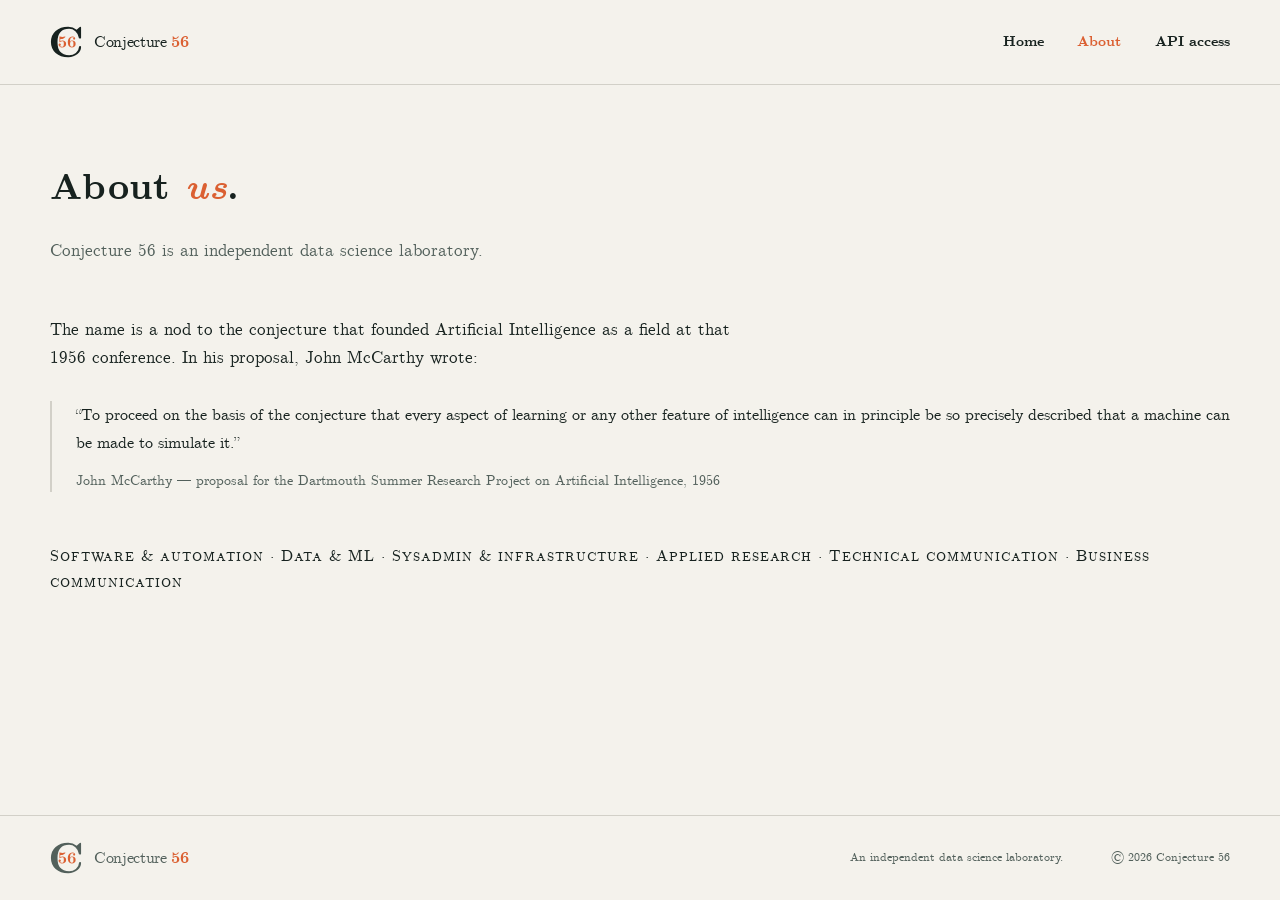
==== about/index.html @ 4d5eae15 "fix(brand): circular favicon background with even margin" ====
<!doctype html>
<html lang="en">
  <head>
    <meta charset="utf-8">
    <meta name="viewport" content="width=device-width, initial-scale=1">
    <title>About us — Conjecture 56</title>
    <meta name="description" content="About Conjecture 56: an independent data science laboratory named after the 1956 Dartmouth conjecture.">
    <meta name="theme-color" content="#f4f2ec">
    <link rel="canonical" href="https://conjecture56.org/about/">
    <link rel="icon" href="/assets/images/favicon.svg?v=20261013" type="image/svg+xml">
    <link rel="stylesheet" href="/assets/css/site.css?v=20261031">
  </head>
  <body class="about-page">
    <a class="skip-link" href="#main">Skip to content</a>

    <header class="site-header">
      <div class="shell header-inner">
        <a class="brand" href="/" aria-label="Conjecture 56 home">
          <svg class="brand-mark" aria-hidden="true" viewBox="0 0 40 40">
            <use href="/assets/images/mark.svg?v=20261011#mark"></use>
          </svg>
          <span>Conjecture <strong>56</strong></span>
        </a>
        <nav class="site-nav" aria-label="Main navigation">
          <a href="/">Home</a>
          <a href="/about/" aria-current="page">About</a>
          <a href="/keys/">API access</a>
        </nav>
      </div>
    </header>

    <main id="main">
      <section class="hero">
        <h1>About <em>us</em>.</h1>
        <p class="hero-lede">Conjecture 56 is an independent data science laboratory.</p>
      </section>

      <section class="section">
        <p class="section-lead">The name is a nod to the conjecture that founded Artificial Intelligence as a field at that 1956 conference. In his proposal, John McCarthy wrote:</p>
        <blockquote class="hero-quote">
          <p>“To proceed on the basis of the conjecture that every aspect of learning or any other feature of intelligence can in principle be so precisely described that a machine can be made to simulate it.”</p>
          <cite>John McCarthy — proposal for the Dartmouth Summer Research Project on Artificial Intelligence, 1956</cite>
        </blockquote>
      </section>

      <section class="section">
        <p class="keywords">
          <span>Software &amp; automation</span> · <span>Data &amp; ML</span> · <span>Sysadmin &amp; infrastructure</span> · <span>Applied research</span> · <span>Technical communication</span> · <span>Business communication</span>
        </p>
      </section>
    </main>

    <footer class="site-footer">
      <div class="shell footer-inner">
        <a class="brand footer-brand" href="/">
          <svg class="brand-mark" aria-hidden="true" viewBox="0 0 40 40"><use href="/assets/images/mark.svg?v=20261011#mark"></use></svg>
          <span>Conjecture <strong>56</strong></span>
        </a>
        <p>An independent data science laboratory.</p>
        <p>© 2026 Conjecture 56</p>
      </div>
    </footer>
  </body>
</html>
---- assets/css/site.css ----
@font-face { font-family: "CMU Serif"; src: url("/assets/fonts/cmu-serif-500-roman.woff2") format("woff2"); font-weight: 400; font-style: normal; font-display: swap; }
@font-face { font-family: "CMU Serif"; src: url("/assets/fonts/cmu-serif-700-roman.woff2") format("woff2"); font-weight: 700; font-style: normal; font-display: swap; }
@font-face { font-family: "CMU Serif"; src: url("/assets/fonts/cmu-serif-500-italic.woff2") format("woff2"); font-weight: 400; font-style: italic; font-display: swap; }
@font-face { font-family: "CMU Serif"; src: url("/assets/fonts/cmu-serif-700-italic.woff2") format("woff2"); font-weight: 700; font-style: italic; font-display: swap; }
@font-face { font-family: "CMU Typewriter Text"; src: url("/assets/fonts/cmu-typewriter-text-500-roman.woff2") format("woff2"); font-display: swap; }

:root {
  --paper: #f4f2ec;
  --paper-deep: #e9e6dd;
  --ink: #17221f;
  --ink-soft: #52605b;
  --line: #d2d0c8;
  --accent: #db6032;
  --accent-light: #f2a17d;
  --green: #b9d79b;
  --white: #fffefa;
  --radius: 1.25rem;
  --shell: min(1180px, calc(100% - 3rem));
  --mono: "CMU Typewriter Text", ui-monospace, SFMono-Regular, Menlo, monospace;
}

* { box-sizing: border-box; }
[hidden] { display: none !important; }
html { scroll-behavior: smooth; }
body {
  margin: 0;
  color: var(--ink);
  background: var(--paper);
  font-family: "CMU Serif", "Palatino Linotype", Palatino, Georgia, serif;
  font-size: 1rem;
  line-height: 1.6;
  -webkit-font-smoothing: antialiased;
}
a { color: inherit; }
svg { display: block; }
.shell { width: var(--shell); margin-inline: auto; }
.skip-link { position: fixed; z-index: 20; top: .75rem; left: .75rem; padding: .65rem 1rem; background: var(--ink); color: white; transform: translateY(-150%); }
.skip-link:focus { transform: translateY(0); }
:focus-visible { outline: 3px solid var(--accent); outline-offset: 4px; }

.site-header { border-bottom: 1px solid var(--line); }
.header-inner { min-height: 5.25rem; display: flex; align-items: center; justify-content: space-between; gap: 2rem; }
.brand { display: inline-flex; align-items: center; gap: .75rem; text-decoration: none; font-size: 1rem; letter-spacing: -.02em; }
.brand strong { color: var(--accent); font-weight: 650; }
.brand-mark { width: 2rem; height: 2rem; }
.site-nav { display: flex; align-items: center; gap: 2.1rem; font-size: .88rem; font-weight: 550; }
.site-nav a { text-decoration: none; }
.site-nav a:hover { color: var(--accent); }
.site-nav a[aria-current="page"] { color: var(--accent); pointer-events: none; }

.hero { width: var(--shell); margin-inline: auto; padding-block: 5rem 4.5rem; }
h1, h2, h3, p { margin-top: 0; }
h1, h2, h3 { text-wrap: balance; }
h1 { margin-bottom: 1.6rem; font-size: clamp(1.15rem, 1rem + 1.7vw, 2.3rem); font-weight: 700; letter-spacing: .01em; line-height: 1.25; white-space: nowrap; }
h1 em { color: var(--accent); font-style: italic; }
.hero-lede { margin: 0 0 1.8rem; max-width: 42rem; color: var(--ink-soft); font-size: 1.05rem; }
.keywords { margin: 0 0 2rem; font-variant: small-caps; letter-spacing: .06em; font-size: 1.02rem; }
.section > .keywords:last-child { margin-bottom: 0; }
.hero-actions { display: flex; flex-wrap: wrap; gap: 1.2rem; }
.button { display: inline-flex; align-items: center; justify-content: center; gap: .8rem; min-height: 3rem; padding: .7rem 1.5rem; border: 1px solid var(--ink); border-radius: .15rem; text-decoration: none; font-size: .92rem; font-weight: 700; transition: background .2s, color .2s; }
.button-primary { color: var(--white); background: var(--ink); }
.button-primary:hover { background: var(--accent); border-color: var(--accent); }
.text-link { display: inline-flex; align-items: center; gap: .5rem; color: var(--ink); text-underline-offset: .3rem; font-size: .92rem; font-weight: 700; }

.rule { border: 0; border-top: 1px solid var(--line); margin: 0 auto; width: var(--shell); }
.section { width: var(--shell); margin-inline: auto; padding-block: 3.5rem 4.5rem; }
.section-lead { margin: 0 0 1.8rem; max-width: 44rem; font-size: 1.05rem; line-height: 1.7; }
.section-lead:last-child { margin-bottom: 0; }
.section-lead strong { font-weight: 700; }
.about-page .hero { padding-block: 5rem .7rem; }
.about-page .section { padding-block: .7rem; }
.about-page .section:last-of-type { padding-bottom: 0; }
.access-page .section { padding-block: clamp(.75rem, 2.5vh, 1.75rem); }
.hero-quote { margin: 0 0 1.8rem; padding-left: 1.5rem; border-left: 2px solid var(--line); }
.hero-quote p { margin: 0; font-size: 1.02rem; line-height: 1.75; }
.hero-quote cite { display: block; margin-top: .8rem; color: var(--ink-soft); font-size: .85rem; font-style: normal; text-align: left; }

.site-footer { margin-top: 2rem; border-top: 1px solid var(--line); }
.footer-inner { height: 5.25rem; padding-block: 0; display: grid; grid-template-columns: 1fr auto auto; align-items: center; gap: 3rem; color: var(--ink-soft); font-size: .75rem; }
html, body { overflow-x: clip; }
body { min-height: 100dvh; display: flex; flex-direction: column; }
main { flex: 1; }
.footer-inner p { margin-bottom: 0; }

/* API access */
.access-intro { padding-block: 5rem clamp(.75rem, 2.5vh, 1.75rem); }
.access-intro h1 { margin-bottom: 1.2rem; }
.access-intro > p:last-child { max-width: 42rem; margin-bottom: 0; color: var(--ink-soft); font-size: 1.15rem; }
.key-form { margin-top: 1.5rem; }
.section h2 { margin-bottom: .9rem; }
.step-label { margin-bottom: .9rem; color: var(--accent); font-family: var(--mono); font-size: 1.6rem; font-weight: 700; letter-spacing: .06em; text-transform: uppercase; }
.section h2 { margin-bottom: .9rem; font-size: 1.35rem; font-weight: 700; line-height: 1.25; }
.privacy-badge { display: inline-flex; flex: 0 0 auto; align-items: center; gap: .45rem; padding: .45rem .7rem; border: 1px solid #b9ccb0; border-radius: .15rem; color: #416137; background: #f0f6eb; font-size: .67rem; font-weight: 700; letter-spacing: .03em; text-transform: uppercase; }
.privacy-badge svg { width: .85rem; fill: none; stroke: currentColor; stroke-width: 1.5; }
.key-form > label { display: block; margin-bottom: .6rem; font-size: .8rem; font-weight: 700; }
.key-field { position: relative; }
.key-field input { width: 100%; min-height: 3.8rem; padding: .9rem 5rem .9rem 1.1rem; border: 1px solid #9da39f; border-radius: .65rem; color: var(--ink); background: #fbfaf7; font: 1rem var(--mono); }
.key-field input:focus { border-color: var(--accent); outline: 3px solid rgb(219 96 50 / .16); }
.field-action { position: absolute; top: 50%; right: .65rem; padding: .45rem .6rem; border: 0; color: var(--ink-soft); background: transparent; font-family: inherit; font-size: .72rem; font-weight: 700; transform: translateY(-50%); cursor: pointer; }
.field-action:hover { color: var(--accent); }
.field-help { margin: .55rem 0 0; color: var(--ink-soft); font-size: .72rem; }
.form-actions { display: flex; flex-wrap: wrap; gap: .7rem; margin-top: 1.6rem; }
.button-ghost { border-color: var(--line); color: var(--ink-soft); background: transparent; cursor: pointer; }
.button-ghost:hover { color: var(--ink); background: var(--paper); }
.quota-status { min-height: 1.5rem; margin-top: 1.5rem; font-size: .82rem; }
.status-loading, .status-success, .status-error { padding: .75rem 1rem; border-left: 3px solid; }
.status-loading { border-color: #d09c39; background: #fbf4e5; }
.status-success { border-color: #6d9d58; background: #f0f6eb; }
.status-error { border-color: #b94d39; background: #faece8; }
.quota-results { margin-top: 2.5rem; }
.result-summary { display: flex; align-items: center; justify-content: space-between; gap: 2rem; }
.result-summary .eyebrow { margin-bottom: .5rem; }
.result-summary h3 { margin-bottom: 0; font-family: Georgia, serif; font-size: 2rem; font-weight: 400; }
.key-state { display: inline-flex; align-items: center; gap: .45rem; font-size: .7rem; font-weight: 700; letter-spacing: .06em; text-transform: uppercase; }
.key-state::before { content: ""; width: .5rem; height: .5rem; border-radius: 50%; }
.state-active::before { background: #6d9d58; box-shadow: 0 0 0 4px rgb(109 157 88 / .14); }
.state-inactive::before { background: #b94d39; box-shadow: 0 0 0 4px rgb(185 77 57 / .14); }
.result-warning { margin: 1.5rem 0 0; padding: 1rem; border: 1px solid #e5b9ae; border-radius: .5rem; background: #faece8; font-size: .85rem; }
.result-section { margin-top: 2.5rem; }
.result-title { margin-bottom: 1rem; font-size: .72rem; letter-spacing: .1em; text-transform: uppercase; }
.metrics-grid { display: grid; grid-template-columns: repeat(3, 1fr); gap: .75rem; }
.metric-card { min-width: 0; padding: 1.2rem; border: 1px solid var(--line); border-radius: .75rem; background: var(--paper); }
.metric-label, .metric-reset { margin-bottom: 0; color: var(--ink-soft); font-size: .68rem; }
.metric-value { margin: .35rem 0 .9rem; font-family: Georgia, serif; font-size: 1.5rem; line-height: 1.2; }
.metric-maximum { color: var(--ink-soft); font-family: ui-sans-serif, sans-serif; font-size: .65rem; }
.quota-progress { width: 100%; height: .35rem; display: block; margin-bottom: .7rem; border: 0; border-radius: 1rem; overflow: hidden; background: var(--line); }
.quota-progress::-webkit-progress-bar { background: var(--line); }.quota-progress::-webkit-progress-value { background: var(--accent); }.quota-progress::-moz-progress-bar { background: var(--accent); }
.empty-note { grid-column: 1 / -1; margin-bottom: 0; padding: 1.2rem; border: 1px dashed var(--line); color: var(--ink-soft); font-size: .85rem; }
.model-grid { display: grid; grid-template-columns: repeat(2, 1fr); gap: .75rem; }
.model-card { padding: 1.2rem; border: 1px solid var(--line); border-radius: .75rem; }
.model-heading { display: flex; align-items: center; justify-content: space-between; gap: 1rem; margin-bottom: 1rem; }
.model-heading h4 { margin: 0; font: 400 1.2rem Georgia, serif; }
.model-provider { padding: .2rem .45rem; border-radius: .25rem; color: var(--ink-soft); background: var(--paper); font: .62rem var(--mono); }
.model-facts { display: grid; grid-template-columns: auto 1fr; gap: .4rem 1rem; margin: 0; font-size: .72rem; }
.model-facts dt { color: var(--ink-soft); }.model-facts dd { margin: 0; text-align: right; }

.setup-steps { margin: 0; padding: 0; list-style: none; }
.setup-steps > li { display: grid; grid-template-columns: .75fr 1.25fr; gap: clamp(2rem, 7vw, 7rem); padding-block: 0 1rem; }
.setup-steps > li > div:last-child { margin-top: 2.4rem; }
.step-copy h3 { margin: 0 0 .5rem; font-size: 1.5rem; font-weight: 400; }
.step-copy p { margin-bottom: 0; color: var(--ink-soft); font-size: .88rem; }
.step-copy code { padding: .1rem .25rem; border-radius: .2rem; background: var(--paper-deep); font-size: .78rem; }
.code-block { min-width: 0; overflow: hidden; border: 1px solid #34423d; border-radius: .75rem; color: #e9ece8; background: #17221f; box-shadow: 0 16px 40px rgb(23 34 31 / .08); }
.code-toolbar { min-height: 2.8rem; display: flex; align-items: center; justify-content: space-between; padding-inline: 1rem; border-bottom: 1px solid #34423d; color: #9caaa4; font: .65rem var(--mono); }
.copy-button { padding: .35rem .55rem; border: 1px solid #4d5b56; border-radius: .3rem; color: #dce3df; background: transparent; font: inherit; cursor: pointer; }
.copy-button:disabled { opacity: .4; cursor: not-allowed; }
.copy-button:disabled:hover { border-color: #4d5b56; color: #dce3df; }
.credential-warning { margin: 0 0 .75rem; padding: .8rem 1rem; border: 1px solid #e0c184; border-radius: .5rem; color: #7a5a17; background: #fbf4e5; font-size: .78rem; }
.credential-warning strong { color: #5e440e; }
.copy-button:hover { border-color: var(--accent-light); color: var(--accent-light); }
.code-block pre { margin: 0; padding: 1.25rem; overflow-x: auto; }
.code-block code { font: .75rem/1.7 var(--mono); }

/* Error page */

@media (prefers-reduced-motion: no-preference) {
  .hero > * { animation: rise .6s ease-out both; }
  .hero > :nth-child(2) { animation-delay: .06s; }.hero > :nth-child(3) { animation-delay: .12s; }.hero > :nth-child(4) { animation-delay: .18s; }.hero > :nth-child(5) { animation-delay: .24s; }
  @keyframes rise { from { opacity: 0; transform: translateY(12px); } }
  .about-page main > *, .access-page main > * { animation: rise .6s ease-out both; }
  .about-page main > :nth-child(2), .access-page main > :nth-child(2) { animation-delay: .06s; }
  .about-page main > :nth-child(3), .access-page main > :nth-child(3) { animation-delay: .12s; }
  .about-page .hero > * { animation: none; }
}

@media (max-width: 900px) {
  .setup-steps > li { grid-template-columns: 1fr; gap: 1.5rem; }
  .setup-steps > li > div:last-child { margin-top: 0; }
}

@media (max-width: 620px) {
  :root { --shell: min(100% - 2rem, 1180px); }
  .header-inner { min-height: 4.5rem; }
  .site-nav { gap: 1rem; }
  .site-nav > a { font-size: .82rem; }
  h1 { white-space: normal; text-wrap: balance; }
  .hero { padding-block: 4rem 5rem; }
  .keywords { line-height: 1.9; }
  .section { padding-block: 3.5rem 4.5rem; }
  .footer-inner { height: auto; padding-block: 2rem; grid-template-columns: 1fr; gap: 1rem; }
  .access-intro { padding-block: 4rem 3rem; }
  .metrics-grid, .model-grid { grid-template-columns: 1fr; }
  .setup-steps > li { padding-block: 0; }
}
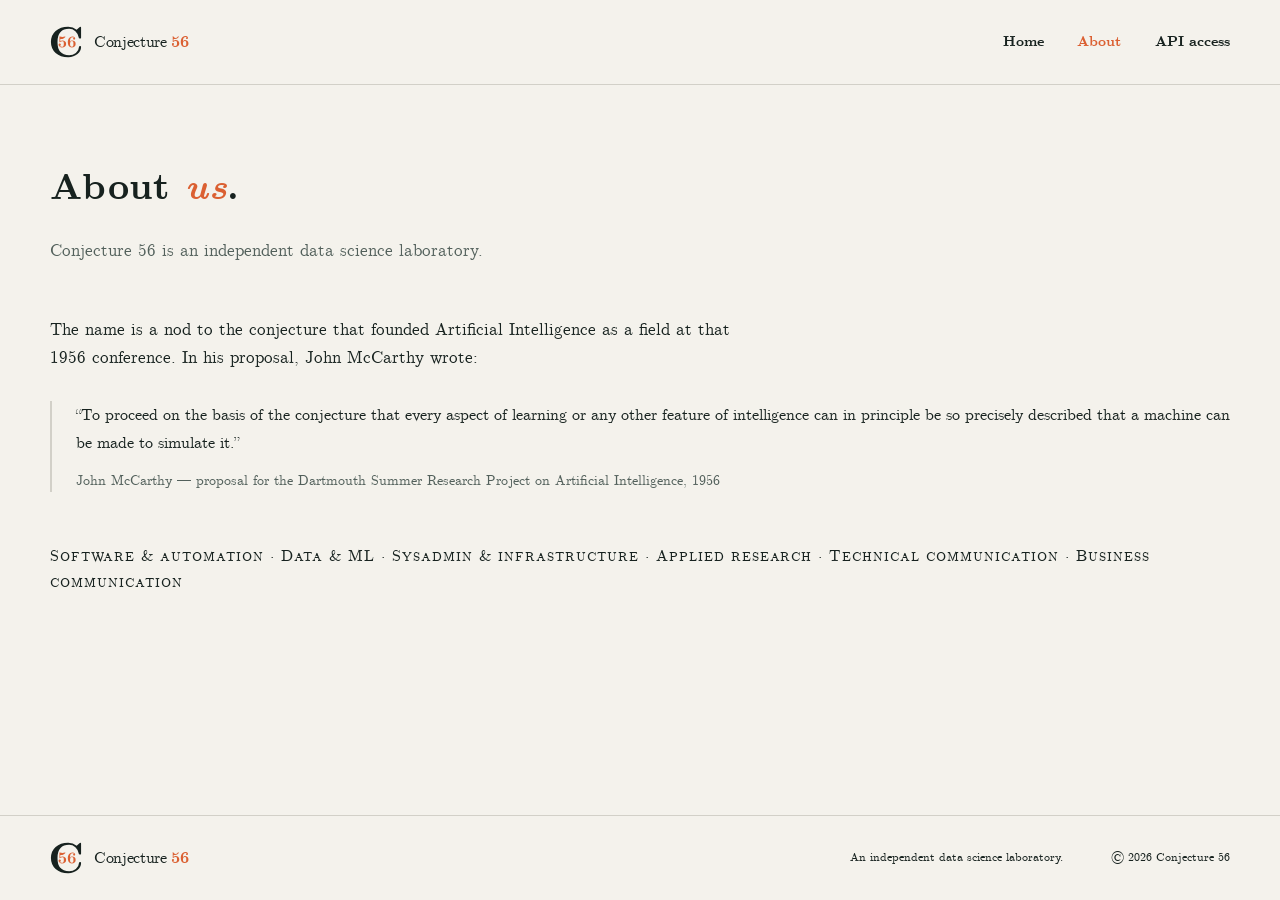
==== commit 0534b857: "fix(brand): footer brand and text in full ink like header" ====
--- a/about/index.html
+++ b/about/index.html
@@ -8,7 +8,7 @@
     <meta name="theme-color" content="#f4f2ec">
     <link rel="canonical" href="https://conjecture56.org/about/">
     <link rel="icon" href="/assets/images/favicon.svg?v=20261013" type="image/svg+xml">
-    <link rel="stylesheet" href="/assets/css/site.css?v=20261031">
+    <link rel="stylesheet" href="/assets/css/site.css?v=20261101">
   </head>
   <body class="about-page">
     <a class="skip-link" href="#main">Skip to content</a>
--- a/assets/css/site.css
+++ b/assets/css/site.css
@@ -76,7 +76,7 @@
 .hero-quote cite { display: block; margin-top: .8rem; color: var(--ink-soft); font-size: .85rem; font-style: normal; text-align: left; }
 
 .site-footer { margin-top: 2rem; border-top: 1px solid var(--line); }
-.footer-inner { height: 5.25rem; padding-block: 0; display: grid; grid-template-columns: 1fr auto auto; align-items: center; gap: 3rem; color: var(--ink-soft); font-size: .75rem; }
+.footer-inner { height: 5.25rem; padding-block: 0; display: grid; grid-template-columns: 1fr auto auto; align-items: center; gap: 3rem; color: var(--ink); font-size: .75rem; }
 html, body { overflow-x: clip; }
 body { min-height: 100dvh; display: flex; flex-direction: column; }
 main { flex: 1; }
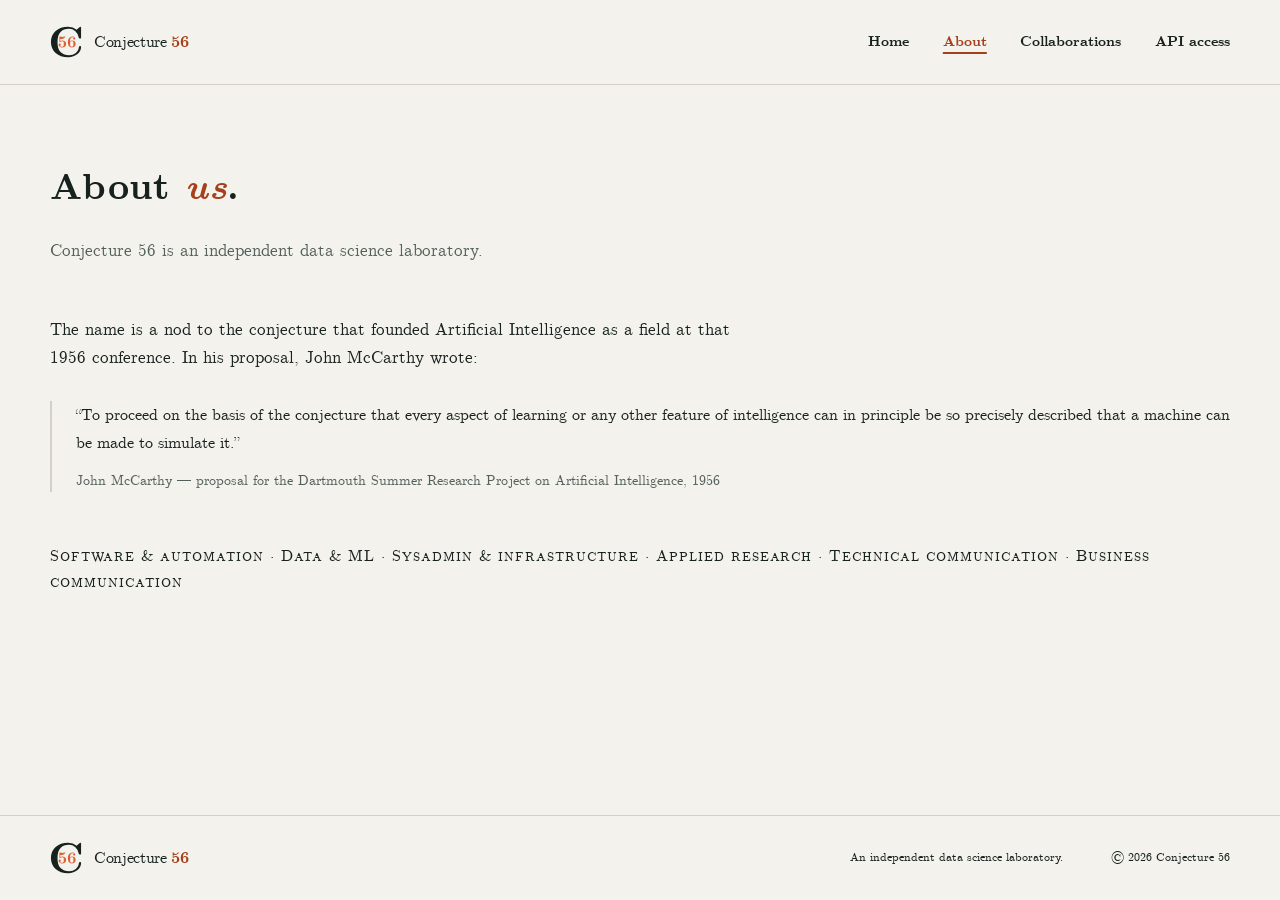
==== commit 90dfddfd: "feat(site): integrate collaborations route" ====
--- a/about/index.html
+++ b/about/index.html
@@ -8,7 +8,7 @@
     <meta name="theme-color" content="#f4f2ec">
     <link rel="canonical" href="https://conjecture56.org/about/">
     <link rel="icon" href="/assets/images/favicon.svg?v=20261013" type="image/svg+xml">
-    <link rel="stylesheet" href="/assets/css/site.css?v=20261101">
+    <link rel="stylesheet" href="/assets/css/site.css?v=20261102">
   </head>
   <body class="about-page">
     <a class="skip-link" href="#main">Skip to content</a>
@@ -24,6 +24,7 @@
         <nav class="site-nav" aria-label="Main navigation">
           <a href="/">Home</a>
           <a href="/about/" aria-current="page">About</a>
+          <a href="/collaborations/">Collaborations</a>
           <a href="/keys/">API access</a>
         </nav>
       </div>
--- a/assets/css/site.css
+++ b/assets/css/site.css
@@ -10,7 +10,7 @@
   --ink: #17221f;
   --ink-soft: #52605b;
   --line: #d2d0c8;
-  --accent: #db6032;
+  --accent-text: #a6401c;
   --accent-light: #f2a17d;
   --green: #b9d79b;
   --white: #fffefa;
@@ -21,7 +21,7 @@
 
 * { box-sizing: border-box; }
 [hidden] { display: none !important; }
-html { scroll-behavior: smooth; }
+html { scroll-behavior: auto; }
 body {
   margin: 0;
   color: var(--ink);
@@ -36,30 +36,30 @@
 .shell { width: var(--shell); margin-inline: auto; }
 .skip-link { position: fixed; z-index: 20; top: .75rem; left: .75rem; padding: .65rem 1rem; background: var(--ink); color: white; transform: translateY(-150%); }
 .skip-link:focus { transform: translateY(0); }
-:focus-visible { outline: 3px solid var(--accent); outline-offset: 4px; }
+:focus-visible { outline: 3px solid var(--accent-text); outline-offset: 4px; }
 
 .site-header { border-bottom: 1px solid var(--line); }
 .header-inner { min-height: 5.25rem; display: flex; align-items: center; justify-content: space-between; gap: 2rem; }
 .brand { display: inline-flex; align-items: center; gap: .75rem; text-decoration: none; font-size: 1rem; letter-spacing: -.02em; }
-.brand strong { color: var(--accent); font-weight: 650; }
+.brand strong { color: var(--accent-text); font-weight: 650; }
 .brand-mark { width: 2rem; height: 2rem; }
 .site-nav { display: flex; align-items: center; gap: 2.1rem; font-size: .88rem; font-weight: 550; }
 .site-nav a { text-decoration: none; }
-.site-nav a:hover { color: var(--accent); }
-.site-nav a[aria-current="page"] { color: var(--accent); pointer-events: none; }
+.site-nav a:hover { color: var(--accent-text); }
+.site-nav a[aria-current="page"] { color: var(--accent-text); font-weight: 700; text-decoration: underline; text-decoration-thickness: 2px; text-underline-offset: .35rem; pointer-events: none; }
 
 .hero { width: var(--shell); margin-inline: auto; padding-block: 5rem 4.5rem; }
 h1, h2, h3, p { margin-top: 0; }
 h1, h2, h3 { text-wrap: balance; }
 h1 { margin-bottom: 1.6rem; font-size: clamp(1.15rem, 1rem + 1.7vw, 2.3rem); font-weight: 700; letter-spacing: .01em; line-height: 1.25; white-space: nowrap; }
-h1 em { color: var(--accent); font-style: italic; }
+h1 em { color: var(--accent-text); font-style: italic; }
 .hero-lede { margin: 0 0 1.8rem; max-width: 42rem; color: var(--ink-soft); font-size: 1.05rem; }
 .keywords { margin: 0 0 2rem; font-variant: small-caps; letter-spacing: .06em; font-size: 1.02rem; }
 .section > .keywords:last-child { margin-bottom: 0; }
 .hero-actions { display: flex; flex-wrap: wrap; gap: 1.2rem; }
 .button { display: inline-flex; align-items: center; justify-content: center; gap: .8rem; min-height: 3rem; padding: .7rem 1.5rem; border: 1px solid var(--ink); border-radius: .15rem; text-decoration: none; font-size: .92rem; font-weight: 700; transition: background .2s, color .2s; }
 .button-primary { color: var(--white); background: var(--ink); }
-.button-primary:hover { background: var(--accent); border-color: var(--accent); }
+.button-primary:hover { background: var(--accent-text); border-color: var(--accent-text); }
 .text-link { display: inline-flex; align-items: center; gap: .5rem; color: var(--ink); text-underline-offset: .3rem; font-size: .92rem; font-weight: 700; }
 
 .rule { border: 0; border-top: 1px solid var(--line); margin: 0 auto; width: var(--shell); }
@@ -88,16 +88,16 @@
 .access-intro > p:last-child { max-width: 42rem; margin-bottom: 0; color: var(--ink-soft); font-size: 1.15rem; }
 .key-form { margin-top: 1.5rem; }
 .section h2 { margin-bottom: .9rem; }
-.step-label { margin-bottom: .9rem; color: var(--accent); font-family: var(--mono); font-size: 1.6rem; font-weight: 700; letter-spacing: .06em; text-transform: uppercase; }
+.step-label { margin-bottom: .9rem; color: var(--accent-text); font-family: var(--mono); font-size: 1.6rem; font-weight: 700; letter-spacing: .06em; text-transform: uppercase; }
 .section h2 { margin-bottom: .9rem; font-size: 1.35rem; font-weight: 700; line-height: 1.25; }
 .privacy-badge { display: inline-flex; flex: 0 0 auto; align-items: center; gap: .45rem; padding: .45rem .7rem; border: 1px solid #b9ccb0; border-radius: .15rem; color: #416137; background: #f0f6eb; font-size: .67rem; font-weight: 700; letter-spacing: .03em; text-transform: uppercase; }
 .privacy-badge svg { width: .85rem; fill: none; stroke: currentColor; stroke-width: 1.5; }
 .key-form > label { display: block; margin-bottom: .6rem; font-size: .8rem; font-weight: 700; }
 .key-field { position: relative; }
 .key-field input { width: 100%; min-height: 3.8rem; padding: .9rem 5rem .9rem 1.1rem; border: 1px solid #9da39f; border-radius: .65rem; color: var(--ink); background: #fbfaf7; font: 1rem var(--mono); }
-.key-field input:focus { border-color: var(--accent); outline: 3px solid rgb(219 96 50 / .16); }
+.key-field input:focus { border-color: var(--accent-text); outline: 3px solid var(--accent-text); outline-offset: 1px; }
 .field-action { position: absolute; top: 50%; right: .65rem; padding: .45rem .6rem; border: 0; color: var(--ink-soft); background: transparent; font-family: inherit; font-size: .72rem; font-weight: 700; transform: translateY(-50%); cursor: pointer; }
-.field-action:hover { color: var(--accent); }
+.field-action:hover { color: var(--accent-text); }
 .field-help { margin: .55rem 0 0; color: var(--ink-soft); font-size: .72rem; }
 .form-actions { display: flex; flex-wrap: wrap; gap: .7rem; margin-top: 1.6rem; }
 .button-ghost { border-color: var(--line); color: var(--ink-soft); background: transparent; cursor: pointer; }
@@ -124,7 +124,7 @@
 .metric-value { margin: .35rem 0 .9rem; font-family: Georgia, serif; font-size: 1.5rem; line-height: 1.2; }
 .metric-maximum { color: var(--ink-soft); font-family: ui-sans-serif, sans-serif; font-size: .65rem; }
 .quota-progress { width: 100%; height: .35rem; display: block; margin-bottom: .7rem; border: 0; border-radius: 1rem; overflow: hidden; background: var(--line); }
-.quota-progress::-webkit-progress-bar { background: var(--line); }.quota-progress::-webkit-progress-value { background: var(--accent); }.quota-progress::-moz-progress-bar { background: var(--accent); }
+.quota-progress::-webkit-progress-bar { background: var(--line); }.quota-progress::-webkit-progress-value { background: var(--accent-text); }.quota-progress::-moz-progress-bar { background: var(--accent-text); }
 .empty-note { grid-column: 1 / -1; margin-bottom: 0; padding: 1.2rem; border: 1px dashed var(--line); color: var(--ink-soft); font-size: .85rem; }
 .model-grid { display: grid; grid-template-columns: repeat(2, 1fr); gap: .75rem; }
 .model-card { padding: 1.2rem; border: 1px solid var(--line); border-radius: .75rem; }
@@ -151,9 +151,65 @@
 .code-block pre { margin: 0; padding: 1.25rem; overflow-x: auto; }
 .code-block code { font: .75rem/1.7 var(--mono); }
 
+/* Collaborations */
+.collaborations-intro { padding-block: 4.5rem 3rem; }
+.collaborations-intro h1 { margin-bottom: 1rem; }
+.collaborations-intro > p:last-child { max-width: 48rem; margin-bottom: 0; color: var(--ink-soft); font-size: 1.05rem; }
+.collaborations-section { padding-bottom: 4rem; }
+.collaborations-heading { display: flex; align-items: end; justify-content: space-between; gap: 2rem; margin-bottom: 1.5rem; }
+.collaborations-heading h2 { margin-bottom: .35rem; font-size: 1.35rem; }
+.collaborations-heading > div > p { margin-bottom: 0; color: var(--ink-soft); font-size: .85rem; }
+.board-status { margin-bottom: 0; color: var(--ink-soft); font: .72rem var(--mono); }
+.board-status-error { color: #8e3829; }
+.collaboration-search { width: var(--shell); margin: 0 auto 1.5rem; }
+.collaboration-search > label { display: block; margin-bottom: .45rem; font-size: .78rem; font-weight: 700; }
+.collaboration-search-field { position: relative; max-width: 34rem; }
+.collaboration-search input { width: 100%; min-height: 3rem; padding: .65rem 4.5rem .65rem .9rem; border: 1px solid var(--ink-soft); border-radius: .35rem; color: var(--ink); background: var(--white); font: .85rem var(--mono); }
+.collaboration-search input:focus { border-color: var(--accent-text); outline: 3px solid var(--accent-text); outline-offset: 1px; }
+.collaboration-search button { position: absolute; top: 50%; right: .55rem; border: 0; color: var(--ink-soft); background: transparent; font: 700 .7rem var(--mono); transform: translateY(-50%); cursor: pointer; }
+.collaboration-search button:hover { color: var(--accent-text); }
+.board-scroll { width: 100%; padding: 0 max(1.5rem, calc((100% - 1180px) / 2)) 1rem; overflow-x: auto; overscroll-behavior-inline: contain; }
+.collaborations-board { width: max-content; min-width: 100%; display: grid; grid-template-columns: repeat(5, minmax(17rem, 1fr)); gap: .8rem; }
+.board-column { min-width: 0; padding: .8rem; border: 1px solid var(--line); border-radius: .6rem; background: var(--paper-deep); }
+.board-column-heading { min-height: 2.5rem; display: flex; align-items: center; justify-content: space-between; gap: 1rem; padding: 0 .25rem .75rem; border-bottom: 1px solid var(--line); }
+.board-column-heading h3 { margin: 0; font: 700 .75rem var(--mono); letter-spacing: .06em; text-transform: uppercase; }
+.board-count { min-width: 1.5rem; padding: .1rem .4rem; border-radius: 1rem; background: var(--white); font: .68rem var(--mono); text-align: center; }
+.board-cards { display: grid; align-content: start; gap: .7rem; padding-top: .8rem; }
+.collaboration-card { position: relative; padding: 1rem; border: 1px solid var(--line); border-radius: .45rem; background: var(--white); }
+.collaboration-trigger { padding: 0; border: 0; color: inherit; background: transparent; font: inherit; font-weight: 700; text-align: left; cursor: pointer; }
+.collaboration-trigger::after { content: ""; position: absolute; inset: 0; }
+.collaboration-trigger:hover { color: var(--accent-text); }
+.collaboration-trigger:focus-visible { border-radius: .1rem; outline-offset: 3px; }
+.collaboration-organization { margin-bottom: .35rem; color: var(--accent-text); font: .68rem var(--mono); }
+.collaboration-title { margin-bottom: .65rem; font-size: 1.02rem; line-height: 1.3; }
+.collaboration-summary { margin-bottom: .9rem; color: var(--ink-soft); font-size: .78rem; line-height: 1.5; }
+.collaboration-tags { display: flex; flex-wrap: wrap; gap: .35rem; margin: 0; padding: 0; list-style: none; }
+.collaboration-tags li { padding: .15rem .4rem; border: 1px solid var(--line); border-radius: 1rem; font: .6rem var(--mono); }
+.board-column-empty, .board-message { margin: 0; color: var(--ink-soft); font-size: .75rem; }
+.board-column-empty { padding: .75rem .25rem; }
+.board-message { padding-block: 1rem; }
+.collaboration-dialog { width: min(44rem, calc(100% - 2rem)); max-height: calc(100dvh - 2rem); padding: 1.5rem; border: 1px solid var(--line); border-radius: .6rem; color: var(--ink); background: var(--paper); box-shadow: 0 24px 80px rgb(23 34 31 / .25); }
+.collaboration-dialog::backdrop { background: rgb(23 34 31 / .55); }
+.dialog-header { display: flex; align-items: start; justify-content: space-between; gap: 2rem; padding-bottom: 1rem; border-bottom: 1px solid var(--line); }
+.dialog-header .step-label { margin: 0; font-size: .78rem; }
+.dialog-close { padding: .35rem .6rem; border: 1px solid var(--line); border-radius: .25rem; color: var(--ink); background: var(--white); font: 700 .7rem var(--mono); cursor: pointer; }
+.dialog-title-group { padding-block: 1.5rem; }
+.dialog-title-group h2 { margin-bottom: .75rem; font-size: 1.55rem; }
+.dialog-summary { margin-bottom: 0; color: var(--ink-soft); }
+.dialog-facts { display: grid; grid-template-columns: max-content 1fr; gap: .35rem 1.5rem; margin: 0 0 1.5rem; padding: 1rem; border: 1px solid var(--line); border-radius: .35rem; font-size: .78rem; }
+.dialog-facts dt { color: var(--ink-soft); }
+.dialog-facts dd { margin: 0; text-align: right; }
+.dialog-section { margin-top: 1.5rem; }
+.dialog-section h3 { margin-bottom: .5rem; font-size: .9rem; }
+.dialog-list { margin: 0; padding-left: 1.2rem; color: var(--ink-soft); font-size: .82rem; }
+.dialog-list li + li { margin-top: .35rem; }
+.dialog-links { display: flex; flex-wrap: wrap; gap: .75rem 1.5rem; margin-top: 1.75rem; padding-top: 1rem; border-top: 1px solid var(--line); }
+.dialog-link { margin: 0; font-size: .8rem; font-weight: 700; text-underline-offset: .2rem; }
+
 /* Error page */
 
 @media (prefers-reduced-motion: no-preference) {
+  html { scroll-behavior: smooth; }
   .hero > * { animation: rise .6s ease-out both; }
   .hero > :nth-child(2) { animation-delay: .06s; }.hero > :nth-child(3) { animation-delay: .12s; }.hero > :nth-child(4) { animation-delay: .18s; }.hero > :nth-child(5) { animation-delay: .24s; }
   @keyframes rise { from { opacity: 0; transform: translateY(12px); } }
@@ -170,8 +226,8 @@
 
 @media (max-width: 620px) {
   :root { --shell: min(100% - 2rem, 1180px); }
-  .header-inner { min-height: 4.5rem; }
-  .site-nav { gap: 1rem; }
+  .header-inner { min-height: 4.5rem; padding-block: .8rem; flex-wrap: wrap; gap: .65rem; }
+  .site-nav { width: 100%; justify-content: space-between; gap: .5rem; }
   .site-nav > a { font-size: .82rem; }
   h1 { white-space: normal; text-wrap: balance; }
   .hero { padding-block: 4rem 5rem; }
@@ -181,4 +237,8 @@
   .access-intro { padding-block: 4rem 3rem; }
   .metrics-grid, .model-grid { grid-template-columns: 1fr; }
   .setup-steps > li { padding-block: 0; }
-}
+  .collaborations-intro { padding-block: 3.5rem 2.5rem; }
+  .collaborations-heading { align-items: start; flex-direction: column; gap: .75rem; }
+  .board-scroll { padding-inline: 1rem; }
+  .collaborations-board { width: 100%; grid-template-columns: 1fr; }
+}
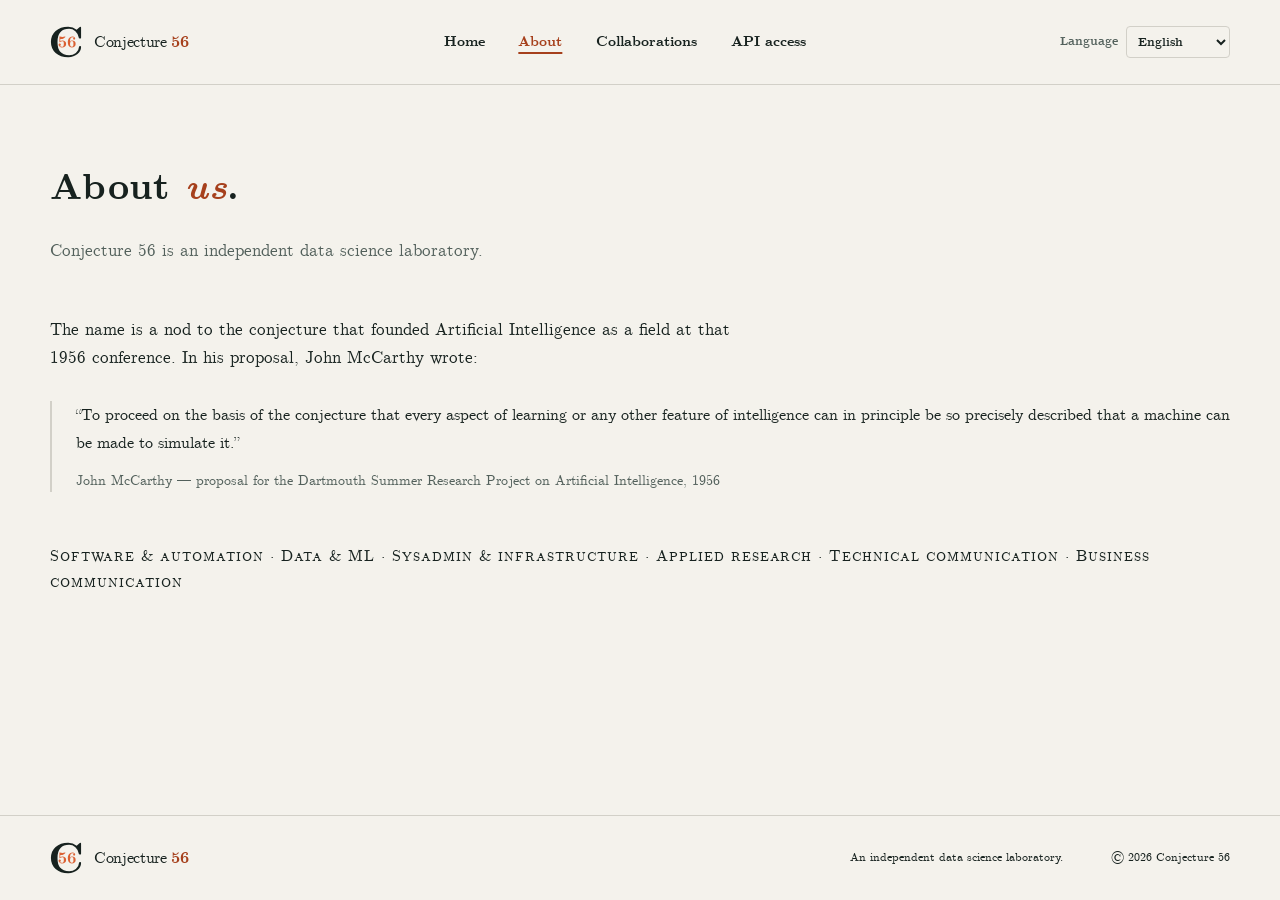
==== commit 24a38815: "feat(site): add persistent Spanish localization" ====
--- a/about/index.html
+++ b/about/index.html
@@ -3,50 +3,52 @@
   <head>
     <meta charset="utf-8">
     <meta name="viewport" content="width=device-width, initial-scale=1">
-    <title>About us — Conjecture 56</title>
-    <meta name="description" content="About Conjecture 56: an independent data science laboratory named after the 1956 Dartmouth conjecture.">
+    <title data-i18n="about.title">About us — Conjecture 56</title>
+    <meta name="description" content="About Conjecture 56: an independent data science laboratory named after the 1956 Dartmouth conjecture." data-i18n-content="about.description">
     <meta name="theme-color" content="#f4f2ec">
     <link rel="canonical" href="https://conjecture56.org/about/">
     <link rel="icon" href="/assets/images/favicon.svg?v=20261013" type="image/svg+xml">
-    <link rel="stylesheet" href="/assets/css/site.css?v=20261102">
+    <link rel="stylesheet" href="/assets/css/site.css?v=20261106">
+    <script src="/assets/js/i18n.js?v=20261012" type="module"></script>
   </head>
   <body class="about-page">
-    <a class="skip-link" href="#main">Skip to content</a>
+    <a class="skip-link" href="#main" data-i18n="common.skip">Skip to content</a>
 
     <header class="site-header">
       <div class="shell header-inner">
-        <a class="brand" href="/" aria-label="Conjecture 56 home">
+        <a class="brand" href="/" aria-label="Conjecture 56 home" data-i18n-aria-label="common.homeAria">
           <svg class="brand-mark" aria-hidden="true" viewBox="0 0 40 40">
             <use href="/assets/images/mark.svg?v=20261011#mark"></use>
           </svg>
           <span>Conjecture <strong>56</strong></span>
         </a>
-        <nav class="site-nav" aria-label="Main navigation">
-          <a href="/">Home</a>
-          <a href="/about/" aria-current="page">About</a>
-          <a href="/collaborations/">Collaborations</a>
-          <a href="/keys/">API access</a>
+        <nav class="site-nav" aria-label="Main navigation" data-i18n-aria-label="common.navigation">
+          <a href="/" data-i18n="common.home">Home</a>
+          <a href="/about/" aria-current="page" data-i18n="common.about">About</a>
+          <a href="/collaborations/" data-i18n="common.collaborations">Collaborations</a>
+          <a href="/keys/" data-i18n="common.apiAccess">API access</a>
         </nav>
+        <label class="language-control"><span data-i18n="common.language">Language</span><select id="language-selector"><option value="en" data-i18n="common.english">English</option><option value="es">Español</option></select></label>
       </div>
     </header>
 
     <main id="main">
       <section class="hero">
-        <h1>About <em>us</em>.</h1>
-        <p class="hero-lede">Conjecture 56 is an independent data science laboratory.</p>
+        <h1><span data-i18n="about.heroStart">About</span> <em data-i18n="about.heroEmphasis">us</em>.</h1>
+        <p class="hero-lede" data-i18n="about.lede">Conjecture 56 is an independent data science laboratory.</p>
       </section>
 
       <section class="section">
-        <p class="section-lead">The name is a nod to the conjecture that founded Artificial Intelligence as a field at that 1956 conference. In his proposal, John McCarthy wrote:</p>
+        <p class="section-lead" data-i18n="about.origin">The name is a nod to the conjecture that founded Artificial Intelligence as a field at that 1956 conference. In his proposal, John McCarthy wrote:</p>
         <blockquote class="hero-quote">
-          <p>“To proceed on the basis of the conjecture that every aspect of learning or any other feature of intelligence can in principle be so precisely described that a machine can be made to simulate it.”</p>
-          <cite>John McCarthy — proposal for the Dartmouth Summer Research Project on Artificial Intelligence, 1956</cite>
+          <p data-i18n="about.quote">“To proceed on the basis of the conjecture that every aspect of learning or any other feature of intelligence can in principle be so precisely described that a machine can be made to simulate it.”</p>
+          <cite data-i18n="about.cite">John McCarthy — proposal for the Dartmouth Summer Research Project on Artificial Intelligence, 1956</cite>
         </blockquote>
       </section>
 
       <section class="section">
         <p class="keywords">
-          <span>Software &amp; automation</span> · <span>Data &amp; ML</span> · <span>Sysadmin &amp; infrastructure</span> · <span>Applied research</span> · <span>Technical communication</span> · <span>Business communication</span>
+          <span data-i18n="keyword.software">Software &amp; automation</span> · <span data-i18n="keyword.data">Data &amp; ML</span> · <span data-i18n="keyword.infrastructure">Sysadmin &amp; infrastructure</span> · <span data-i18n="keyword.research">Applied research</span> · <span data-i18n="keyword.technicalCommunication">Technical communication</span> · <span data-i18n="keyword.businessCommunication">Business communication</span>
         </p>
       </section>
     </main>
@@ -57,7 +59,7 @@
           <svg class="brand-mark" aria-hidden="true" viewBox="0 0 40 40"><use href="/assets/images/mark.svg?v=20261011#mark"></use></svg>
           <span>Conjecture <strong>56</strong></span>
         </a>
-        <p>An independent data science laboratory.</p>
+        <p data-i18n="common.footer">An independent data science laboratory.</p>
         <p>© 2026 Conjecture 56</p>
       </div>
     </footer>
--- a/assets/css/site.css
+++ b/assets/css/site.css
@@ -47,6 +47,8 @@
 .site-nav a { text-decoration: none; }
 .site-nav a:hover { color: var(--accent-text); }
 .site-nav a[aria-current="page"] { color: var(--accent-text); font-weight: 700; text-decoration: underline; text-decoration-thickness: 2px; text-underline-offset: .35rem; pointer-events: none; }
+.language-control { display: inline-flex; align-items: center; gap: .45rem; color: var(--ink-soft); font-size: .72rem; font-weight: 700; }
+.language-control select { min-height: 2rem; padding: .25rem 1.7rem .25rem .45rem; border: 1px solid var(--line); border-radius: .25rem; color: var(--ink); background: var(--paper); font: inherit; cursor: pointer; }
 
 .hero { width: var(--shell); margin-inline: auto; padding-block: 5rem 4.5rem; }
 h1, h2, h3, p { margin-top: 0; }
@@ -135,7 +137,8 @@
 .model-facts dt { color: var(--ink-soft); }.model-facts dd { margin: 0; text-align: right; }
 
 .setup-steps { margin: 0; padding: 0; list-style: none; }
-.setup-steps > li { display: grid; grid-template-columns: .75fr 1.25fr; gap: clamp(2rem, 7vw, 7rem); padding-block: 0 1rem; }
+.setup-steps > li { min-width: 0; display: grid; grid-template-columns: .75fr 1.25fr; gap: clamp(2rem, 7vw, 7rem); padding-block: 0 1rem; }
+.setup-steps > li > div { min-width: 0; }
 .setup-steps > li > div:last-child { margin-top: 2.4rem; }
 .step-copy h3 { margin: 0 0 .5rem; font-size: 1.5rem; font-weight: 400; }
 .step-copy p { margin-bottom: 0; color: var(--ink-soft); font-size: .88rem; }
@@ -155,7 +158,7 @@
 .collaborations-intro { padding-block: 4.5rem 3rem; }
 .collaborations-intro h1 { margin-bottom: 1rem; }
 .collaborations-intro > p:last-child { max-width: 48rem; margin-bottom: 0; color: var(--ink-soft); font-size: 1.05rem; }
-.collaborations-section { padding-bottom: 4rem; }
+.collaborations-section { --board-height: min(72dvh, 48rem); padding-bottom: 4rem; }
 .collaborations-heading { display: flex; align-items: end; justify-content: space-between; gap: 2rem; margin-bottom: 1.5rem; }
 .collaborations-heading h2 { margin-bottom: .35rem; font-size: 1.35rem; }
 .collaborations-heading > div > p { margin-bottom: 0; color: var(--ink-soft); font-size: .85rem; }
@@ -168,20 +171,22 @@
 .collaboration-search input:focus { border-color: var(--accent-text); outline: 3px solid var(--accent-text); outline-offset: 1px; }
 .collaboration-search button { position: absolute; top: 50%; right: .55rem; border: 0; color: var(--ink-soft); background: transparent; font: 700 .7rem var(--mono); transform: translateY(-50%); cursor: pointer; }
 .collaboration-search button:hover { color: var(--accent-text); }
-.board-scroll { width: 100%; padding: 0 max(1.5rem, calc((100% - 1180px) / 2)) 1rem; overflow-x: auto; overscroll-behavior-inline: contain; }
-.collaborations-board { width: max-content; min-width: 100%; display: grid; grid-template-columns: repeat(5, minmax(17rem, 1fr)); gap: .8rem; }
-.board-column { min-width: 0; padding: .8rem; border: 1px solid var(--line); border-radius: .6rem; background: var(--paper-deep); }
-.board-column-heading { min-height: 2.5rem; display: flex; align-items: center; justify-content: space-between; gap: 1rem; padding: 0 .25rem .75rem; border-bottom: 1px solid var(--line); }
+.board-scroll { width: var(--shell); max-height: var(--board-height); margin-inline: auto; overflow-x: hidden; overflow-y: auto; overscroll-behavior-x: contain; overscroll-behavior-y: auto; scroll-padding-top: 4.1rem; }
+.collaborations-board { width: 100%; display: grid; grid-template-columns: repeat(5, minmax(12rem, 1fr)); align-items: stretch; gap: .8rem; }
+.board-column { position: relative; isolation: isolate; min-width: 0; }
+.board-column-frame { position: sticky; z-index: 0; top: 0; width: 100%; height: var(--board-height); margin-bottom: calc(-1 * var(--board-height)); border: 1px solid var(--line); border-radius: .6rem; background: var(--paper-deep); }
+.board-column-heading { position: sticky; z-index: 2; top: 0; min-height: 3.3rem; display: flex; align-items: center; justify-content: space-between; gap: .6rem; padding: .8rem 1rem .75rem; border-bottom: 1px solid var(--line); border-radius: .6rem .6rem 0 0; background: var(--paper-deep); }
 .board-column-heading h3 { margin: 0; font: 700 .75rem var(--mono); letter-spacing: .06em; text-transform: uppercase; }
 .board-count { min-width: 1.5rem; padding: .1rem .4rem; border-radius: 1rem; background: var(--white); font: .68rem var(--mono); text-align: center; }
-.board-cards { display: grid; align-content: start; gap: .7rem; padding-top: .8rem; }
+.board-cards { position: relative; z-index: 1; display: grid; align-content: start; gap: .7rem; padding: .8rem; }
 .collaboration-card { position: relative; padding: 1rem; border: 1px solid var(--line); border-radius: .45rem; background: var(--white); }
-.collaboration-trigger { padding: 0; border: 0; color: inherit; background: transparent; font: inherit; font-weight: 700; text-align: left; cursor: pointer; }
+.collaboration-trigger { padding: 0; border: 0; color: inherit; background: transparent; font: inherit; font-weight: 700; text-align: left; scroll-margin-top: 4.1rem; cursor: pointer; }
 .collaboration-trigger::after { content: ""; position: absolute; inset: 0; }
 .collaboration-trigger:hover { color: var(--accent-text); }
 .collaboration-trigger:focus-visible { border-radius: .1rem; outline-offset: 3px; }
 .collaboration-organization { margin-bottom: .35rem; color: var(--accent-text); font: .68rem var(--mono); }
 .collaboration-title { margin-bottom: .65rem; font-size: 1.02rem; line-height: 1.3; }
+.collaboration-role { margin: -.25rem 0 .65rem; color: var(--ink-soft); font: 600 .62rem var(--mono); text-transform: uppercase; letter-spacing: .04em; }
 .collaboration-summary { margin-bottom: .9rem; color: var(--ink-soft); font-size: .78rem; line-height: 1.5; }
 .collaboration-tags { display: flex; flex-wrap: wrap; gap: .35rem; margin: 0; padding: 0; list-style: none; }
 .collaboration-tags li { padding: .15rem .4rem; border: 1px solid var(--line); border-radius: 1rem; font: .6rem var(--mono); }
@@ -205,6 +210,12 @@
 .dialog-list li + li { margin-top: .35rem; }
 .dialog-links { display: flex; flex-wrap: wrap; gap: .75rem 1.5rem; margin-top: 1.75rem; padding-top: 1rem; border-top: 1px solid var(--line); }
 .dialog-link { margin: 0; font-size: .8rem; font-weight: 700; text-underline-offset: .2rem; }
+.selection-criteria { border-top: 1px solid var(--line); }
+.selection-criteria h2 { margin-bottom: 1rem; }
+.selection-criteria-list { max-width: 52rem; display: grid; grid-template-columns: repeat(2, minmax(0, 1fr)); gap: .8rem 2rem; margin: 0; padding-left: 1.2rem; }
+.selection-criteria-list li { padding-left: .25rem; color: var(--ink-soft); font-size: .88rem; }
+.selection-criteria-list strong { color: var(--ink); }
+.selection-exclusions { max-width: 52rem; margin: 1.5rem 0 0; color: var(--ink-soft); font-size: .82rem; }
 
 /* Error page */
 
@@ -213,9 +224,9 @@
   .hero > * { animation: rise .6s ease-out both; }
   .hero > :nth-child(2) { animation-delay: .06s; }.hero > :nth-child(3) { animation-delay: .12s; }.hero > :nth-child(4) { animation-delay: .18s; }.hero > :nth-child(5) { animation-delay: .24s; }
   @keyframes rise { from { opacity: 0; transform: translateY(12px); } }
-  .about-page main > *, .access-page main > * { animation: rise .6s ease-out both; }
-  .about-page main > :nth-child(2), .access-page main > :nth-child(2) { animation-delay: .06s; }
-  .about-page main > :nth-child(3), .access-page main > :nth-child(3) { animation-delay: .12s; }
+  .about-page main > *, .access-page main > *, .collaborations-page main > * { animation: rise .6s ease-out both; }
+  .about-page main > :nth-child(2), .access-page main > :nth-child(2), .collaborations-page main > :nth-child(2) { animation-delay: .06s; }
+  .about-page main > :nth-child(3), .access-page main > :nth-child(3), .collaborations-page main > :nth-child(3) { animation-delay: .12s; }
   .about-page .hero > * { animation: none; }
 }
 
@@ -224,11 +235,19 @@
   .setup-steps > li > div:last-child { margin-top: 0; }
 }
 
+@media (max-width: 1100px) {
+  .board-scroll { max-height: none; overflow: visible; }
+  .collaborations-board { grid-template-columns: minmax(12rem, 1fr); }
+  .board-column-frame { position: absolute; inset: 0; width: auto; height: auto; margin: 0; }
+  .board-column-heading { position: relative; }
+}
+
 @media (max-width: 620px) {
   :root { --shell: min(100% - 2rem, 1180px); }
   .header-inner { min-height: 4.5rem; padding-block: .8rem; flex-wrap: wrap; gap: .65rem; }
-  .site-nav { width: 100%; justify-content: space-between; gap: .5rem; }
+  .site-nav { order: 3; width: 100%; justify-content: space-between; gap: .5rem; }
   .site-nav > a { font-size: .82rem; }
+  .language-control { margin-left: auto; }
   h1 { white-space: normal; text-wrap: balance; }
   .hero { padding-block: 4rem 5rem; }
   .keywords { line-height: 1.9; }
@@ -239,6 +258,5 @@
   .setup-steps > li { padding-block: 0; }
   .collaborations-intro { padding-block: 3.5rem 2.5rem; }
   .collaborations-heading { align-items: start; flex-direction: column; gap: .75rem; }
-  .board-scroll { padding-inline: 1rem; }
-  .collaborations-board { width: 100%; grid-template-columns: 1fr; }
-}
+  .selection-criteria-list { grid-template-columns: 1fr; }
+}
